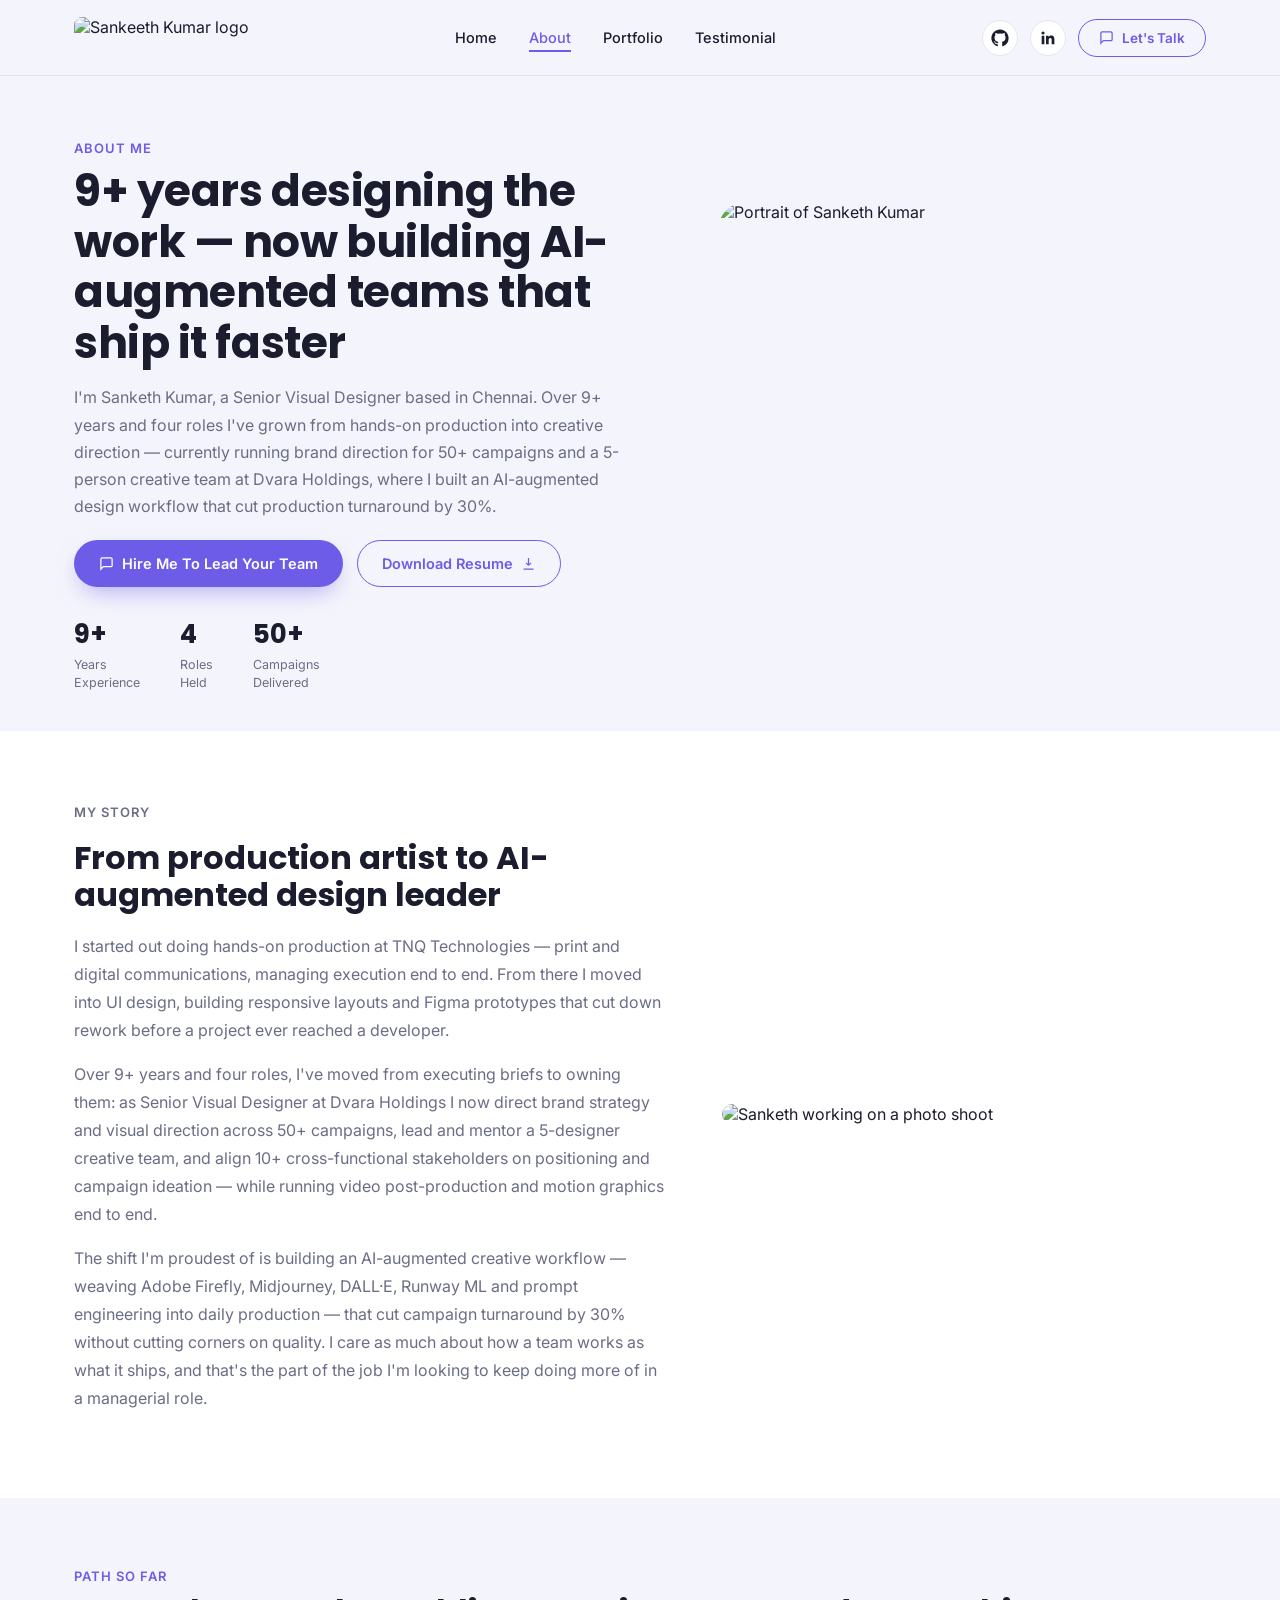
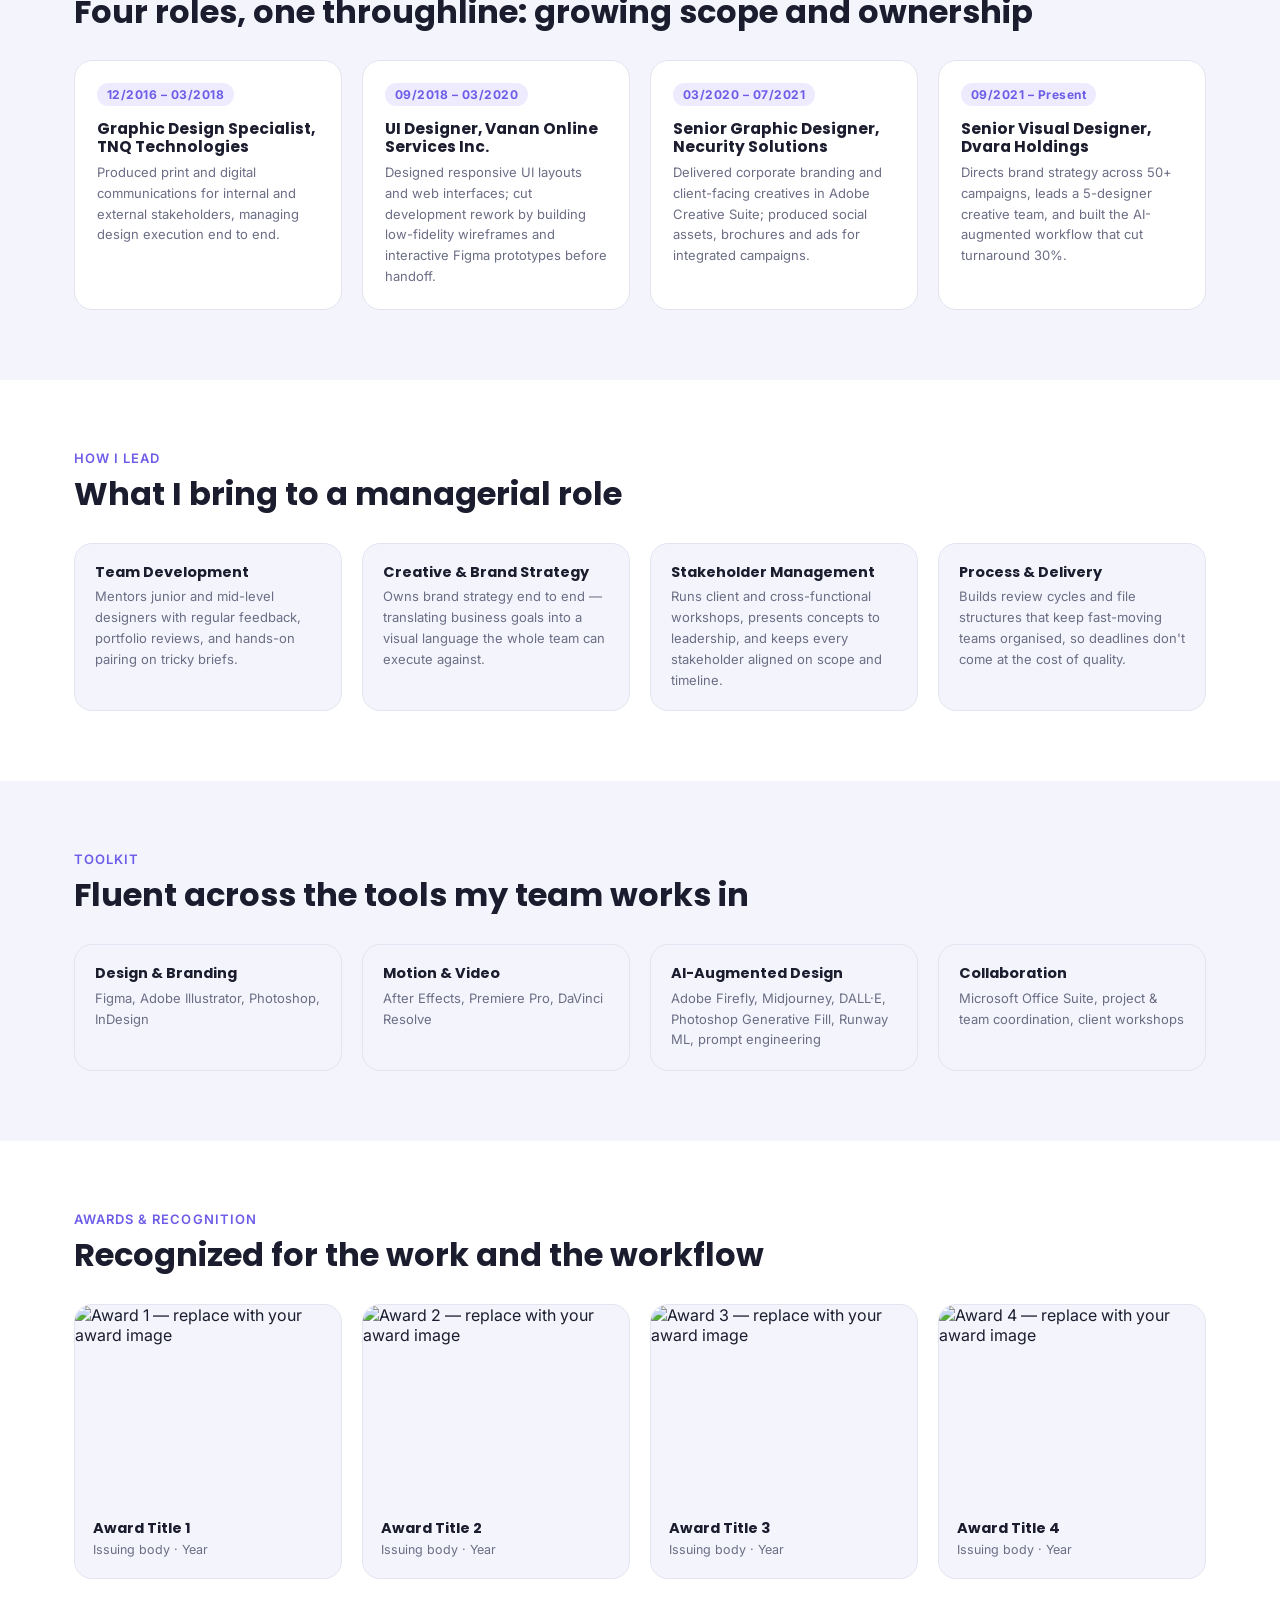
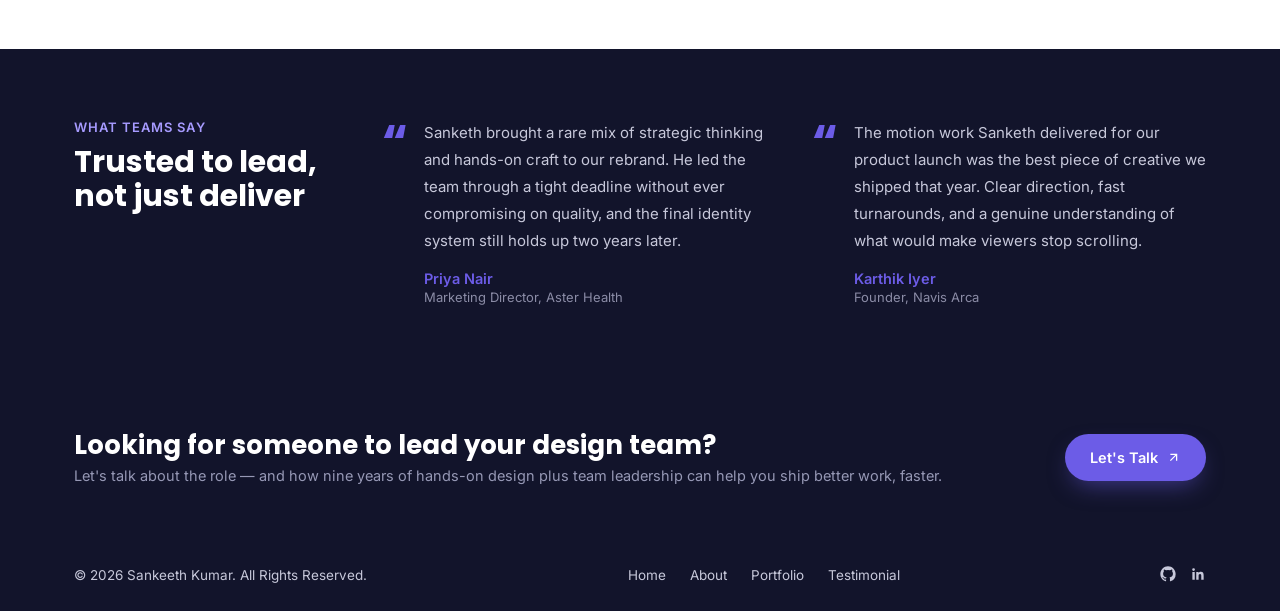
==== about.html @ 8e6450f6 "Add files via upload 1st Commit" ====
<!DOCTYPE html>
<html lang="en">
<head>
<meta charset="UTF-8">
<meta name="viewport" content="width=device-width, initial-scale=1.0">
<title>About — Sanketh Kumar | Design Manager</title>
<link rel="preconnect" href="https://fonts.googleapis.com">
<link rel="preconnect" href="https://fonts.gstatic.com" crossorigin>
<link href="https://fonts.googleapis.com/css2?family=Poppins:wght@400;500;600;700;800&family=Inter:wght@400;500;600&display=swap" rel="stylesheet">
<link rel="stylesheet" href="style.css">
<!-- Favicon -->
<link rel="icon" type="image/png" sizes="32x32" href="favicon-32x32.png">
<link rel="icon" type="image/png" sizes="16x16" href="favicon-16x16.png">
<link rel="shortcut icon" href="favicon.ico">
<link rel="apple-touch-icon" sizes="180x180" href="apple-touch-icon.png">
</head>
<body>

<!-- ============ HEADER ============ -->
<header class="site-header" id="header">
  <div class="container header-inner">
    <a href="index.html#top" class="logo">
      <img src="images/Asset 5.png" alt="Sankeeth Kumar logo">
    </a>

    <nav class="nav" id="nav">
      <a href="index.html#top">Home</a>
      <a href="index.html#about" class="is-current">About</a>
      <a href="portfolio.html">Portfolio</a>
      <a href="index.html#testimonial">Testimonial</a>
    </nav>

    <div class="header-actions">
      <a href="#" class="icon-btn" aria-label="GitHub">
        <svg viewBox="0 0 24 24" width="18" height="18" fill="currentColor"><path d="M12 .5C5.73.5.5 5.73.5 12c0 5.08 3.29 9.39 7.86 10.91.58.1.79-.25.79-.56 0-.28-.01-1.02-.02-2-3.2.7-3.88-1.54-3.88-1.54-.53-1.34-1.29-1.7-1.29-1.7-1.05-.72.08-.71.08-.71 1.17.08 1.78 1.2 1.78 1.2 1.03 1.77 2.71 1.26 3.37.96.1-.75.4-1.26.73-1.55-2.55-.29-5.24-1.28-5.24-5.68 0-1.26.45-2.28 1.19-3.08-.12-.29-.52-1.46.11-3.05 0 0 .97-.31 3.18 1.18a11 11 0 0 1 5.79 0c2.2-1.49 3.17-1.18 3.17-1.18.64 1.59.24 2.76.12 3.05.74.8 1.18 1.82 1.18 3.08 0 4.41-2.69 5.38-5.25 5.67.41.36.78 1.07.78 2.16 0 1.56-.02 2.81-.02 3.19 0 .32.21.67.8.56A11.51 11.51 0 0 0 23.5 12C23.5 5.73 18.27.5 12 .5Z"/></svg>
      </a>
      <a href="#" class="icon-btn" aria-label="LinkedIn">
        <svg viewBox="0 0 24 24" width="18" height="18" fill="currentColor"><path d="M20.45 20.45h-3.55v-5.57c0-1.33-.02-3.04-1.85-3.04-1.86 0-2.14 1.45-2.14 2.94v5.67H9.36V9h3.41v1.56h.05c.48-.9 1.64-1.85 3.38-1.85 3.61 0 4.28 2.38 4.28 5.47v6.27ZM5.34 7.43a2.06 2.06 0 1 1 0-4.12 2.06 2.06 0 0 1 0 4.12ZM7.12 20.45H3.56V9h3.56v11.45Z"/></svg>
      </a>
      <a href="index.html#contact" class="btn btn-outline btn-sm">
        <svg viewBox="0 0 24 24" width="15" height="15" fill="none" stroke="currentColor" stroke-width="2"><path d="M4 4h16v16H4z" opacity="0"/><path d="M21 15a2 2 0 0 1-2 2H7l-4 4V5a2 2 0 0 1 2-2h14a2 2 0 0 1 2 2z"/></svg>
        Let's Talk
      </a>
    </div>

    <button class="menu-toggle" id="menuToggle" aria-label="Toggle menu">
      <span></span><span></span><span></span>
    </button>
  </div>
</header>

<main>
  <!-- ============ PAGE HERO ============ -->
  <section class="page-hero page-hero--about">
    <div class="container about-hero-inner">
      <div>
        <p class="eyebrow">About Me</p>
        <h1>9+ years designing the work — now building AI-augmented teams that ship it faster</h1>
        <p class="page-hero-desc">I'm Sanketh Kumar, a Senior Visual Designer based in Chennai. Over 9+ years and four roles I've grown from hands-on production into creative direction — currently running brand direction for 50+ campaigns and a 5-person creative team at Dvara Holdings, where I built an AI-augmented design workflow that cut production turnaround by 30%.</p>
        <br>
        <div class="hero-actions">
          <a href="index.html#contact" class="btn btn-primary">
            <svg viewBox="0 0 24 24" width="15" height="15" fill="none" stroke="currentColor" stroke-width="2"><path d="M21 15a2 2 0 0 1-2 2H7l-4 4V5a2 2 0 0 1 2-2h14a2 2 0 0 1 2 2z"/></svg>
            Hire Me To Lead Your Team
          </a>
          <a href="resume.pdf" class="btn btn-outline" download="Sanketh_Kumar_Resume.pdf">
            Download Resume
            <svg viewBox="0 0 24 24" width="15" height="15" fill="none" stroke="currentColor" stroke-width="2"><path d="M12 3v12m0 0-4-4m4 4 4-4M4 21h16"/></svg>
          </a>
        </div>

        <div class="about-stats-row">
          <div class="stat">
            <span class="stat-number">9+</span>
            <span class="stat-label">Years<br>Experience</span>
          </div>
          <div class="stat">
            <span class="stat-number">4</span>
            <span class="stat-label">Roles<br>Held</span>
          </div>
          <div class="stat">
            <span class="stat-number">50+</span>
            <span class="stat-label">Campaigns<br>Delivered</span>
          </div>
        </div>
      </div>
      <img class="about-hero-photo" src="images/17566588839501.jpg" alt="Portrait of Sanketh Kumar">
    </div>
  </section>

  <!-- ============ STORY ============ -->
  <section class="about-page-section">
    <div class="container about-story">
      <div class="about-story-copy">
        <p class="eyebrow">My Story</p>
        <h2>From production artist to AI-augmented design leader</h2>
        <p>I started out doing hands-on production at TNQ Technologies — print and digital communications, managing execution end to end. From there I moved into UI design, building responsive layouts and Figma prototypes that cut down rework before a project ever reached a developer.</p>
        <p>Over 9+ years and four roles, I've moved from executing briefs to owning them: as Senior Visual Designer at Dvara Holdings I now direct brand strategy and visual direction across 50+ campaigns, lead and mentor a 5-designer creative team, and align 10+ cross-functional stakeholders on positioning and campaign ideation — while running video post-production and motion graphics end to end.</p>
        <p>The shift I'm proudest of is building an AI-augmented creative workflow — weaving Adobe Firefly, Midjourney, DALL·E, Runway ML and prompt engineering into daily production — that cut campaign turnaround by 30% without cutting corners on quality. I care as much about how a team works as what it ships, and that's the part of the job I'm looking to keep doing more of in a managerial role.</p>
      </div>
      <img class="about-story-photo" src="images/1756658880223.jpeg" alt="Sanketh working on a photo shoot">
    </div>
  </section>

  <!-- ============ TIMELINE ============ -->
  <section class="about-page-section about-timeline-section">
    <div class="container">
      <p class="eyebrow">Path So Far</p>
      <h2>Four roles, one throughline: growing scope and ownership</h2>

      <ol class="timeline">
        <li class="timeline-item">
          <span class="timeline-year">12/2016 – 03/2018</span>
          <div>
            <h3>Graphic Design Specialist, TNQ Technologies</h3>
            <p>Produced print and digital communications for internal and external stakeholders, managing design execution end to end.</p>
          </div>
        </li>
        <li class="timeline-item">
          <span class="timeline-year">09/2018 – 03/2020</span>
          <div>
            <h3>UI Designer, Vanan Online Services Inc.</h3>
            <p>Designed responsive UI layouts and web interfaces; cut development rework by building low-fidelity wireframes and interactive Figma prototypes before handoff.</p>
          </div>
        </li>
        <li class="timeline-item">
          <span class="timeline-year">03/2020 – 07/2021</span>
          <div>
            <h3>Senior Graphic Designer, Necurity Solutions</h3>
            <p>Delivered corporate branding and client-facing creatives in Adobe Creative Suite; produced social assets, brochures and ads for integrated campaigns.</p>
          </div>
        </li>
        <li class="timeline-item">
          <span class="timeline-year">09/2021 – Present</span>
          <div>
            <h3>Senior Visual Designer, Dvara Holdings</h3>
            <p>Directs brand strategy across 50+ campaigns, leads a 5-designer creative team, and built the AI-augmented workflow that cut turnaround 30%.</p>
          </div>
        </li>
      </ol>
    </div>
  </section>

  <!-- ============ LEADERSHIP APPROACH ============ -->
  <section class="about-page-section">
    <div class="container">
      <p class="eyebrow">How I Lead</p>
      <h2>What I bring to a managerial role</h2>
      <div class="tool-grid">
        <div class="tool-card"><h3>Team Development</h3><p>Mentors junior and mid-level designers with regular feedback, portfolio reviews, and hands-on pairing on tricky briefs.</p></div>
        <div class="tool-card"><h3>Creative &amp; Brand Strategy</h3><p>Owns brand strategy end to end — translating business goals into a visual language the whole team can execute against.</p></div>
        <div class="tool-card"><h3>Stakeholder Management</h3><p>Runs client and cross-functional workshops, presents concepts to leadership, and keeps every stakeholder aligned on scope and timeline.</p></div>
        <div class="tool-card"><h3>Process &amp; Delivery</h3><p>Builds review cycles and file structures that keep fast-moving teams organised, so deadlines don't come at the cost of quality.</p></div>
      </div>
    </div>
  </section>

  <!-- ============ TOOLKIT ============ -->
  <section class="about-page-section">
    <div class="container">
      <p class="eyebrow">Toolkit</p>
      <h2>Fluent across the tools my team works in</h2>
      <div class="tool-grid">
        <div class="tool-card"><h3>Design &amp; Branding</h3><p>Figma, Adobe Illustrator, Photoshop, InDesign</p></div>
        <div class="tool-card"><h3>Motion &amp; Video</h3><p>After Effects, Premiere Pro, DaVinci Resolve</p></div>
        <div class="tool-card"><h3>AI-Augmented Design</h3><p>Adobe Firefly, Midjourney, DALL·E, Photoshop Generative Fill, Runway ML, prompt engineering</p></div>
        <div class="tool-card"><h3>Collaboration</h3><p>Microsoft Office Suite, project &amp; team coordination, client workshops</p></div>
      </div>
    </div>
  </section>

  <!-- ============ AWARDS & RECOGNITION ============
       Update the title/description text below to match your real awards.
       Drop the matching image files into images/Awards/ (paths referenced
       below) — until then these will show as broken image placeholders. -->
  <section class="about-page-section">
    <div class="container">
      <p class="eyebrow">Awards &amp; Recognition</p>
      <h2>Recognized for the work and the workflow</h2>
      <div class="awards-grid">
        <div class="award-card">
          <img class="award-card-img" src="images/Awards/Award-1.jpg" alt="Award 1 — replace with your award image">
          <div class="award-card-body">
            <h3>Award Title 1</h3>
            <p>Issuing body &middot; Year</p>
          </div>
        </div>
        <div class="award-card">
          <img class="award-card-img" src="images/Awards/Award-2.jpg" alt="Award 2 — replace with your award image">
          <div class="award-card-body">
            <h3>Award Title 2</h3>
            <p>Issuing body &middot; Year</p>
          </div>
        </div>
        <div class="award-card">
          <img class="award-card-img" src="images/Awards/Award-3.jpg" alt="Award 3 — replace with your award image">
          <div class="award-card-body">
            <h3>Award Title 3</h3>
            <p>Issuing body &middot; Year</p>
          </div>
        </div>
        <div class="award-card">
          <img class="award-card-img" src="images/Awards/Award-4.jpg" alt="Award 4 — replace with your award image">
          <div class="award-card-body">
            <h3>Award Title 4</h3>
            <p>Issuing body &middot; Year</p>
          </div>
        </div>
      </div>
    </div>
  </section>

  <!-- ============ LEADERSHIP, IN OTHERS' WORDS ============ -->
  <section class="testimonial about-lead-quotes">
    <div class="container testimonial-inner">
      <div class="testimonial-col-left">
        <p class="eyebrow">What Teams Say</p>
        <h2>Trusted to lead, not just deliver</h2>
      </div>
      <div class="leadership-quotes-grid">
        <div class="leadership-quote">
          <span class="quote-mark">&ldquo;</span>
          <div>
            <p class="testimonial-text">Sanketh brought a rare mix of strategic thinking and hands-on craft to our rebrand. He led the team through a tight deadline without ever compromising on quality, and the final identity system still holds up two years later.</p>
            <p class="testimonial-name">Priya Nair</p>
            <p class="testimonial-role">Marketing Director, Aster Health</p>
          </div>
        </div>
        <div class="leadership-quote">
          <span class="quote-mark">&ldquo;</span>
          <div>
            <p class="testimonial-text">The motion work Sanketh delivered for our product launch was the best piece of creative we shipped that year. Clear direction, fast turnarounds, and a genuine understanding of what would make viewers stop scrolling.</p>
            <p class="testimonial-name">Karthik Iyer</p>
            <p class="testimonial-role">Founder, Navis Arca</p>
          </div>
        </div>
      </div>
    </div>
  </section>

  <!-- ============ CTA ============ -->
  <section class="cta-strip">
    <div class="container cta-strip-inner">
      <div>
        <h2>Looking for someone to lead your design team?</h2>
        <p>Let's talk about the role — and how nine years of hands-on design plus team leadership can help you ship better work, faster.</p>
      </div>
      <a href="index.html#contact" class="btn btn-primary">
        Let's Talk
        <svg viewBox="0 0 24 24" width="15" height="15" fill="none" stroke="currentColor" stroke-width="2"><path d="M7 17 17 7M7 7h10v10"/></svg>
      </a>
    </div>
  </section>
</main>

<!-- ============ FOOTER ============ -->
<footer class="site-footer">
  <div class="container footer-inner">
    <p>&copy; 2026 Sankeeth Kumar. All Rights Reserved.</p>
    <nav class="footer-nav">
      <a href="index.html#top">Home</a>
      <a href="index.html#about">About</a>
      <a href="portfolio.html">Portfolio</a>
      <a href="index.html#testimonial">Testimonial</a>
    </nav>
    <div class="footer-social">
      <a href="#" aria-label="GitHub">
        <svg viewBox="0 0 24 24" width="16" height="16" fill="currentColor"><path d="M12 .5C5.73.5.5 5.73.5 12c0 5.08 3.29 9.39 7.86 10.91.58.1.79-.25.79-.56 0-.28-.01-1.02-.02-2-3.2.7-3.88-1.54-3.88-1.54-.53-1.34-1.29-1.7-1.29-1.7-1.05-.72.08-.71.08-.71 1.17.08 1.78 1.2 1.78 1.2 1.03 1.77 2.71 1.26 3.37.96.1-.75.4-1.26.73-1.55-2.55-.29-5.24-1.28-5.24-5.68 0-1.26.45-2.28 1.19-3.08-.12-.29-.52-1.46.11-3.05 0 0 .97-.31 3.18 1.18a11 11 0 0 1 5.79 0c2.2-1.49 3.17-1.18 3.17-1.18.64 1.59.24 2.76.12 3.05.74.8 1.18 1.82 1.18 3.08 0 4.41-2.69 5.38-5.25 5.67.41.36.78 1.07.78 2.16 0 1.56-.02 2.81-.02 3.19 0 .32.21.67.8.56A11.51 11.51 0 0 0 23.5 12C23.5 5.73 18.27.5 12 .5Z"/></svg>
      </a>
      <a href="#" aria-label="LinkedIn">
        <svg viewBox="0 0 24 24" width="16" height="16" fill="currentColor"><path d="M20.45 20.45h-3.55v-5.57c0-1.33-.02-3.04-1.85-3.04-1.86 0-2.14 1.45-2.14 2.94v5.67H9.36V9h3.41v1.56h.05c.48-.9 1.64-1.85 3.38-1.85 3.61 0 4.28 2.38 4.28 5.47v6.27ZM5.34 7.43a2.06 2.06 0 1 1 0-4.12 2.06 2.06 0 0 1 0 4.12ZM7.12 20.45H3.56V9h3.56v11.45Z"/></svg>
      </a>
    </div>
  </div>
</footer>

<script src="common.js"></script>
</body>
</html>
---- style.css ----
/* ============================================================
   TOKENS
============================================================ */
:root{
  --color-primary: #6C5CE7;
  --color-primary-dark: #5847d6;
  --color-primary-light: #EDEBFD;
  --color-bg: #F4F5FC;
  --color-surface: #FFFFFF;
  --color-dark: #12142B;
  --color-dark-2: #1B1E3B;
  --color-text: #1B1C2E;
  --color-muted: #6B6D85;
  --color-border: #E3E3F1;

  --accent-blue: #3BA7E0;
  --accent-orange: #F2A93B;
  --accent-red: #E5564C;
  --accent-green: #22B573;

  --font-display: 'Poppins', sans-serif;
  --font-body: 'Inter', sans-serif;

  --radius-sm: 10px;
  --radius-md: 18px;
  --radius-lg: 28px;
  --radius-full: 999px;

  --container: 1180px;
  --header-h: 76px;

  --ease: cubic-bezier(.4,0,.2,1);
}

/* ============================================================
   RESET
============================================================ */
*, *::before, *::after{ box-sizing: border-box; }
html{ scroll-behavior: smooth; scroll-padding-top: calc(var(--header-h) + 12px); }
body{
  margin: 0;
  font-family: var(--font-body);
  color: var(--color-text);
  background: var(--color-bg);
  -webkit-font-smoothing: antialiased;
}
img{ max-width: 100%; display: block; }
a{ color: inherit; text-decoration: none; }
button{ font: inherit; cursor: pointer; }
ul{ list-style: none; margin: 0; padding: 0; }
h1,h2,h3{ font-family: var(--font-display); margin: 0; line-height: 1.15; }
p{ margin: 0; }

.container{
  width: 100%;
  max-width: var(--container);
  margin-inline: auto;
  padding-inline: 24px;
}

.eyebrow{
  font-size: 13px;
  font-weight: 600;
  letter-spacing: .08em;
  text-transform: uppercase;
  color: var(--color-primary);
  margin-bottom: 10px;
}

@media (prefers-reduced-motion: reduce){
  *{ animation-duration: 0.001ms !important; animation-iteration-count: 1 !important; transition-duration: 0.001ms !important; scroll-behavior: auto !important; }
}

/* ============================================================
   BUTTONS
============================================================ */
.btn{
  display: inline-flex;
  align-items: center;
  gap: 8px;
  padding: 14px 24px;
  border-radius: var(--radius-full);
  font-weight: 600;
  font-size: 14.5px;
  border: 1.5px solid transparent;
  transition: transform .2s var(--ease), box-shadow .2s var(--ease), background-color .2s var(--ease), color .2s var(--ease);
  white-space: nowrap;
}
.btn:hover{ transform: translateY(-2px); }
.btn:active{ transform: translateY(0); }
.btn:focus-visible{ outline: 3px solid var(--color-primary-light); outline-offset: 2px; }

.btn-primary{
  background: var(--color-primary);
  color: #fff;
  box-shadow: 0 10px 24px -8px rgba(108,92,231,.55);
}
.btn-primary:hover{ background: var(--color-primary-dark); box-shadow: 0 14px 28px -8px rgba(108,92,231,.65); }

.btn-outline{
  background: transparent;
  color: var(--color-primary);
  border-color: var(--color-primary);
}
.btn-outline:hover{ background: var(--color-primary); color: #fff; }

.btn-sm{ padding: 10px 20px; font-size: 13.5px; }

/* ============================================================
   HEADER
============================================================ */
.site-header{
  position: sticky;
  top: 0;
  z-index: 100;
  height: var(--header-h);
  display: flex;
  align-items: center;
  background: rgba(244,245,252,.82);
  backdrop-filter: blur(10px);
  border-bottom: 1px solid var(--color-border);
}
.header-inner{
  display: flex;
  align-items: center;
  justify-content: space-between;
  gap: 24px;
}
.logo{
  display: flex;
  align-items: center;

}
.logo img{
  height: 42px;
  width: auto;
  display: block;
  border-radius: 8px;
}
.nav{
  display: flex;
  gap: 32px;
  font-weight: 500;
  font-size: 14.5px;
}
.nav a{ position: relative; color: var(--color-text); padding: 6px 0; }
.nav a::after{
  content: '';
  position: absolute; left: 0; bottom: 0;
  width: 0; height: 2px;
  background: var(--color-primary);
  transition: width .25s var(--ease);
}
.nav a:hover::after{ width: 100%; }
.nav a.is-current{ color: var(--color-primary); }
.nav a.is-current::after{ width: 100%; }

.header-actions{ display: flex; align-items: center; gap: 12px; }
.icon-btn{
  width: 36px; height: 36px;
  border-radius: 50%;
  display: grid; place-items: center;
  background: var(--color-surface);
  border: 1px solid var(--color-border);
  color: var(--color-text);
  transition: background .2s var(--ease), color .2s var(--ease), transform .2s var(--ease);
}
.icon-btn:hover{ background: var(--color-primary); color: #fff; transform: translateY(-2px); }

.menu-toggle{
  display: none;
  flex-direction: column;
  justify-content: center;
  gap: 5px;
  width: 36px; height: 36px;
  background: none; border: none;
}
.menu-toggle span{ display: block; height: 2px; width: 22px; background: var(--color-text); border-radius: 2px; }

/* ============================================================
   HERO
============================================================ */
.hero{ padding: 64px 0 40px; overflow: hidden; }
.hero-inner{
  display: grid;
  grid-template-columns: 1.1fr .9fr 220px;
  align-items: center;
  gap: 24px;
}
h1 {
  font-weight: 700; /* Bold for the main heading */
}

.light-text {
  font-weight: 300; /* Light */
}
.hero-copy h1{
  font-size: clamp(32px, 4vw, 46px);
  font-weight: 700;
  margin-bottom: 18px;
  letter-spacing: -.01em;
}
.hero-desc{
  color: var(--color-muted);
  font-size: 16px;
  line-height: 1.7;
  max-width: 440px;
  margin-bottom: 30px;
}
.hero-actions{ display: flex; gap: 14px; flex-wrap: wrap; }

.hero-figure{
  position: relative;
  justify-self: center;
  width: 100%;
  max-width: 420px;
  aspect-ratio: 4/5;
  transform: translateX(60px);
}
.hero-photo{
  width: 100%;
  height: 100%;
  object-fit: cover;
 
 
}

.hero-stats{
  display: flex;
  flex-direction: column;
  gap: 26px;
  justify-self: end;
  padding-left: 8px;
}
.stat{ text-align: right; }
.stat-number{
  display: block;
  font-family: var(--font-display);
  font-size: 30px;
  font-weight: 700;
  color: var(--color-text);
}
.stat-label{
  display: block;
  font-size: 12.5px;
  color: var(--color-muted);
  line-height: 1.4;
  margin-top: 2px;
}
/* ============================================================
   MARQUEE STRAPS
============================================================ */
.straps{
  padding: 36px 0;
  display: flex;
  flex-direction: column;
  gap: 14px;
}
.strap-row{
  overflow: hidden;
  width: 100%;
  -webkit-mask-image: linear-gradient(90deg, transparent, #000 6%, #000 94%, transparent);
  mask-image: linear-gradient(90deg, transparent, #000 6%, #000 94%, transparent);
}
.strap-track{
  display: flex;
  gap: 16px;
  width: max-content;
  will-change: transform;
}
.strap-row--left .strap-track{ animation: scrollLeft 38s linear infinite; }
.strap-row--right .strap-track{ animation: scrollRight 38s linear infinite; }
.strap-row:hover .strap-track{ animation-play-state: paused; }

@keyframes scrollLeft{
  from{ transform: translateX(0); }
  to{ transform: translateX(-50%); }
}
@keyframes scrollRight{
  from{ transform: translateX(-50%); }
  to{ transform: translateX(0); }
}

.strap-item{
  flex: 0 0 auto;
  width: 160px;
  aspect-ratio: 1 / 1;
  border-radius: var(--radius-md);
  overflow: hidden;
  background: var(--color-surface);
  border: 1px solid var(--color-border);
}
.strap-item img{ width: 100%; height: 100%; object-fit: cover; }

/* ============================================================
   ABOUT
============================================================ */
.about{ padding: 90px 0 40px; }
.about-inner{
  display: grid;
  grid-template-columns: 1fr 1fr;
  gap: 60px;
  align-items: center;
  margin-bottom: 90px;
}
.about-copy h2{ font-size: clamp(26px, 3vw, 34px); margin-bottom: 18px; }
.about-desc{ color: var(--color-muted); line-height: 1.75; margin-bottom: 28px; }

.about-figure{ position: relative; }
.about-figure img{ border-radius: var(--radius-lg); width: 100%; }
.about-card{
  position: absolute;
  bottom: -28px;
  left: -12px;
  background: #fff;
  border-radius: var(--radius-md);
  padding: 16px 20px;
  box-shadow: 0 20px 40px -16px rgba(20,20,60,.25);
  display: flex;
  flex-direction: column;
  gap: 8px;
  font-size: 13px;
  font-weight: 500;
}
.about-card p{ display: flex; align-items: center; gap: 8px; color: var(--color-text); }
.about-card svg{ color: var(--color-primary); flex-shrink: 0; }

.skills-grid{
  display: grid;
  grid-template-columns: 1fr 1fr;
  gap: 60px;
  align-items: start;
}
.skills-col{ display: flex; flex-direction: column; gap: 16px; }
.skill-card{
  display: flex;
  align-items: center;
  gap: 14px;
  background: var(--color-surface);
  border: 1.5px solid var(--color-border);
  border-radius: var(--radius-md);
  padding: 18px 20px;
  transition: border-color .2s var(--ease), transform .2s var(--ease), box-shadow .2s var(--ease);
}
.skill-card:hover{
  border-color: var(--color-primary);
  transform: translateX(4px);
  box-shadow: 0 14px 30px -18px rgba(108,92,231,.5);
}
.skill-card h3{ font-size: 15px; margin-bottom: 3px; }
.skill-card p{ font-size: 13px; color: var(--color-muted); }
.skill-card .chev{ margin-left: auto; color: var(--color-muted); flex-shrink: 0; }
.dot{ width: 12px; height: 12px; border-radius: 50%; flex-shrink: 0; }
.dot-blue{ background: var(--accent-blue); box-shadow: 0 0 0 5px color-mix(in srgb, var(--accent-blue) 18%, transparent); }
.dot-orange{ background: var(--accent-orange); box-shadow: 0 0 0 5px color-mix(in srgb, var(--accent-orange) 18%, transparent); }
.dot-red{ background: var(--accent-red); box-shadow: 0 0 0 5px color-mix(in srgb, var(--accent-red) 18%, transparent); }

.bring-col h2{ font-size: clamp(24px, 3vw, 30px); margin-bottom: 18px; }
.bring-col p{ color: var(--color-muted); line-height: 1.75; margin-bottom: 16px; }

/* ============================================================
   LEADERSHIP / TEAM CAPABILITY
============================================================ */
.capability{ padding: 20px 0 70px; }
.capability-head{ text-align: center; max-width: 640px; margin: 0 auto 44px; }
.capability-head .eyebrow{ justify-content: center; }
.capability-head h2{ font-size: clamp(24px, 3vw, 32px); margin-bottom: 12px; }
.capability-desc{ color: var(--color-muted); font-size: 15px; }

.capability-grid{
  display: grid;
  grid-template-columns: repeat(5, 1fr);
}
.capability-item{
  text-align: center;
  padding: 4px 20px;
  border-left: 1px solid var(--color-border);
}
.capability-item:first-child{ border-left: none; }
.capability-icon{
  width: 52px; height: 52px;
  margin: 0 auto 16px;
  display: grid;
  place-items: center;
  border-radius: var(--radius-full);
  background: var(--color-primary-light);
  color: var(--color-primary);
}
.capability-item h4{ font-family: var(--font-display); font-size: 14.5px; font-weight: 600; margin-bottom: 8px; line-height: 1.35; }
.capability-item p{ font-size: 12.5px; color: var(--color-muted); line-height: 1.6; }

/* ============================================================
   AI SKILLS & TOOLS
============================================================ */
.ai-skills{ padding: 90px 0 70px; }
.ai-skills-head{ text-align: center; max-width: 720px; margin: 0 auto 56px; }
.ai-skills-head .eyebrow{ justify-content: center; }
.ai-skills-head h2{ font-size: clamp(26px, 3.4vw, 38px); margin-bottom: 16px; }
.ai-skills-desc{ color: var(--color-muted); font-size: 16px; line-height: 1.7; }

.ai-skills-grid{
  display: grid;
  grid-template-columns: repeat(3, 1fr);
  gap: 24px;
  align-items: start;
}
.ai-skills-col{
  background: var(--color-surface);
  border: 1.5px solid var(--color-border);
  border-radius: var(--radius-lg);
  padding: 26px;
  transition: transform .25s var(--ease), box-shadow .25s var(--ease);
}
.ai-skills-col:hover{
  transform: scale(1.035);
  box-shadow: 0 22px 40px -20px rgba(20,20,60,.28);
}
.ai-skills-col--purple{ background: #f1f0fd; }
.ai-skills-col--blue{ background: #f0f4ff; }
.ai-skills-col--green{ background: #eff5f7; }
.ai-skills-col--purple .ai-skills-col-head h3{ color: #523cf6; }
.ai-skills-col--blue .ai-skills-col-head h3{ color: #267efe; }
.ai-skills-col--green .ai-skills-col-head h3{ color: #088d46; }
.ai-skills-col-head{
  display: flex;
  gap: 14px;
  align-items: flex-start;
  padding-bottom: 20px;
  margin-bottom: 20px;
  border-bottom: 1px solid var(--color-border);
}
.ai-skills-col-icon{
  flex-shrink: 0;
  width: 44px; height: 44px;
  border-radius: var(--radius-sm);
  display: grid;
  place-items: center;
}
.ai-skills-col-icon--purple{ background: var(--color-primary-light); color: var(--color-primary); }
.ai-skills-col-icon--blue{ background: color-mix(in srgb, var(--accent-blue) 16%, white); color: var(--accent-blue); }
.ai-skills-col-icon--green{ background: color-mix(in srgb, var(--accent-green) 16%, white); color: var(--accent-green); }
.ai-skills-col-head h3{ font-size: 16.5px; margin-bottom: 6px; }
.ai-skills-col-head p{ font-size: 13px; color: var(--color-muted); line-height: 1.6; }

.ai-tool-list{ display: flex; flex-direction: column; gap: 16px; }
.ai-tool-item{ display: flex; gap: 12px; align-items: center; }
.ai-tool-icon{
  flex-shrink: 0;
  width: 42px; height: 42px;
  display: grid;
  place-items: center;
  overflow: hidden;
}
.ai-tool-icon img{ width: 100%; height: 100%; object-fit: contain; }
.ai-tool-item h4{ font-family: var(--font-display); font-size: 14px; font-weight: 600; margin-bottom: 2px; line-height: 1.3; }
.ai-tool-item p{ font-size: 12.5px; color: var(--color-muted); line-height: 1.5; }

/* ============================================================
   DESIGN TOOLS
============================================================ */
.design-tools{ padding: 20px 0 90px; }
.design-tools-head{ text-align: center; max-width: 640px; margin: 0 auto 40px; }
.design-tools-head .eyebrow{ justify-content: center; }
.design-tools-head h2{ font-size: clamp(24px, 3vw, 32px); margin-bottom: 12px; }
.design-tools-desc{ color: var(--color-muted); font-size: 15px; }

.design-tools-grid{
  display: grid;
  grid-template-columns: repeat(11, 1fr);
  gap: 14px;
}
.design-tool-card{
  background: var(--color-surface);
  border: 1.5px solid var(--color-border);
  border-radius: var(--radius-md);
  padding: 20px 8px;
  display: flex;
  flex-direction: column;
  align-items: center;
  gap: 12px;
  text-align: center;
  transition: transform .2s var(--ease), box-shadow .2s var(--ease), border-color .2s var(--ease);
}
.design-tool-card:hover{ transform: translateY(-4px); box-shadow: 0 16px 30px -18px rgba(20,20,60,.3); border-color: var(--color-primary); }
.design-tool-card p{ font-size: 11.5px; font-weight: 500; color: var(--color-text); line-height: 1.4; }
.design-tool-icon{
  width: 48px; height: 48px;
  display: grid;
  place-items: center;
  overflow: hidden;
  flex-shrink: 0;
}
.design-tool-icon img{ width: 100%; height: 100%; object-fit: contain; }

/* ============================================================
   WEB TECHNOLOGIES
============================================================ */
.web-tech{ padding: 20px 0 90px; }
.web-tech-head{ text-align: center; max-width: 640px; margin: 0 auto 40px; }
.web-tech-head .eyebrow{ justify-content: center; }
.web-tech-head h2{ font-size: clamp(24px, 3vw, 32px); margin-bottom: 12px; }
.web-tech-desc{ color: var(--color-muted); font-size: 15px; }

.web-tech-panel{
  display: grid;
  grid-template-columns: repeat(4, 1fr);
  border: 1.5px solid var(--color-border);
  border-radius: var(--radius-lg);
  background: var(--color-surface);
  padding: 30px 26px;
}
.web-tech-item{
  display: flex;
  align-items: center;
  gap: 14px;
  padding: 0 22px;
  border-left: 1px solid var(--color-border);
}
.web-tech-item:first-child{ border-left: none; padding-left: 0; }
.web-tech-icon{
  flex-shrink: 0;
  width: 40px; height: 40px;
  display: grid;
  place-items: center;
  overflow: hidden;
}
.web-tech-icon img{ width: 100%; height: 100%; object-fit: contain; }
.web-tech-item h4{ font-family: var(--font-display); font-size: 14.5px; font-weight: 600; margin-bottom: 4px; line-height: 1.3; }
.web-tech-item p{ font-size: 12px; color: var(--color-muted); line-height: 1.5; }

/* ============================================================
   PORTFOLIO
============================================================ */
.portfolio{ padding: 90px 0; }
.portfolio-head{
  display: flex;
  justify-content: space-between;
  align-items: flex-end;
  gap: 24px;
  flex-wrap: wrap;
  margin-bottom: 40px;
}
.portfolio-head h2{ font-size: clamp(26px, 3vw, 34px); }
.filters{ display: flex; gap: 8px; flex-wrap: wrap; }
.filter-btn{
  padding: 9px 18px;
  border-radius: var(--radius-full);
  border: 1.5px solid var(--color-border);
  background: var(--color-surface);
  font-size: 13.5px;
  font-weight: 500;
  color: var(--color-muted);
  transition: all .2s var(--ease);
}
.filter-btn:hover{ border-color: var(--color-primary); color: var(--color-primary); }
.filter-btn.is-active{ background: var(--color-primary); border-color: var(--color-primary); color: #fff; }

.portfolio-grid{
  display: grid;
  grid-template-columns: repeat(4, 1fr);
  gap: 24px;
}
.project-card{
  display: block;
  border-radius: var(--radius-lg);
  overflow: hidden;
  background: var(--color-surface);
  border: 1px solid var(--color-border);
  cursor: pointer;
  transition: transform .3s var(--ease), box-shadow .3s var(--ease), opacity .25s var(--ease);
}
.project-card:hover{ transform: translateY(-6px); box-shadow: 0 24px 40px -20px rgba(20,20,60,.3); }
.project-card:focus-visible{ outline: 2px solid var(--color-primary); outline-offset: 3px; }
.project-thumb-wrap{ position: relative; }
.project-thumb{
  aspect-ratio: 4/3.2;
  width: 100%;
  object-fit: cover;
  background: var(--color-dark-2);
  display: block;
}
.project-play{
  position: absolute;
  inset: 0;
  display: flex;
  align-items: center;
  justify-content: center;
}
.project-play svg{
  width: 54px;
  height: 54px;
  padding: 16px;
  border-radius: 50%;
  background: rgba(255,255,255,.92);
  color: var(--color-primary);
  box-shadow: 0 10px 24px -8px rgba(20,20,60,.45);
  transition: transform .25s var(--ease);
}
.project-card:hover .project-play svg{ transform: scale(1.08); }
.project-tool-badges{
  position: absolute;
  top: 10px;
  right: 10px;
  z-index: 2;
  display: flex;
  flex-direction: column;
  align-items: flex-end;
  gap: 6px;
}
.project-tool-badge{
  min-width: 28px;
  height: 26px;
  padding: 0 7px;
  display: flex;
  align-items: center;
  justify-content: center;
  border-radius: 7px;
  font-family: var(--font-display);
  font-size: 11.5px;
  font-weight: 700;
  letter-spacing: .01em;
  box-shadow: 0 6px 14px -4px rgba(0,0,0,.5);
}
.project-meta{ padding: 16px 18px 20px; }
.project-meta h3{ font-size: 15px; margin-bottom: 4px; }
.project-meta p{ font-size: 12.5px; color: var(--color-muted); }
.project-card.is-hidden{ display: none; }

.view-all{ text-align: center; margin-top: 44px; }

/* ============================================================
   TESTIMONIAL
============================================================ */
.testimonial{
  background: var(--color-dark);
  color: #fff;
  padding: 70px 0;
  margin: 0;
}
.testimonial-inner{
  display: grid;
  grid-template-columns: 260px 1fr;
  gap: 48px;
}

.testimonial-col-left{ display: flex; flex-direction: column; }
.testimonial-col-left h2{ font-size: clamp(24px, 3vw, 30px); color: #fff; margin-bottom: 28px; }
.testimonial-col-left .eyebrow{ color: #A79BFF; }

.testimonial-col-right{
  display: flex;
  gap: 18px;
  align-items: flex-start;
}
.quote-mark{
  font-family: var(--font-display);
  font-size: 72px;
  line-height: .7;
  color: var(--color-primary);
  font-weight: 700;
  flex-shrink: 0;
  margin-top: 6px;
}

.testimonial-body{
  display: flex;
  gap: 20px;
  align-items: flex-start;
  flex: 1;
}
.testimonial-text{
  font-size: 16.5px;
  line-height: 1.8;
  color: #C7C8DA;
  margin-bottom: 16px;
  min-height: 96px;
  transition: opacity .3s var(--ease);
}
.testimonial-name{ font-weight: 600; color: var(--color-primary); font-size: 14.5px; }
.testimonial-role{ font-size: 13px; color: #8B8CA6; margin-top: 2px; }

.testimonial-dots{ display: flex; gap: 8px; margin-top: auto; padding-top: 24px; }
.testimonial-dots button{
  width: 8px; height: 8px;
  border-radius: 50%;
  border: none;
  background: #3B3D5C;
  transition: all .25s var(--ease);
}
.testimonial-dots button.is-active{ background: var(--color-primary); width: 22px; border-radius: 4px; }

/* ============================================================
   CONTACT
============================================================ */
.contact{ padding: 90px 0; }
.contact-inner{
  display: grid;
  grid-template-columns: .85fr 1.15fr;
  gap: 60px;
}
.contact-copy h2{ font-size: clamp(26px, 3vw, 34px); margin-bottom: 14px; }
.contact-copy > p{ color: var(--color-muted); line-height: 1.7; margin-bottom: 28px; max-width: 380px; }
.contact-list{ display: flex; flex-direction: column; gap: 16px; }
.contact-list li{
  display: flex; align-items: center; gap: 12px;
  font-size: 14.5px; font-weight: 500;
  color: var(--color-text);
}
.contact-list svg{ color: var(--color-primary); flex-shrink: 0; }

.contact-form{
  background: var(--color-surface);
  border: 1px solid var(--color-border);
  border-radius: var(--radius-lg);
  padding: 32px;
  display: flex;
  flex-direction: column;
  gap: 16px;
}
.form-row{ display: grid; grid-template-columns: 1fr 1fr; gap: 16px; }
.field{ display: flex; flex-direction: column; gap: 6px; }
.field input, .field textarea{
  width: 100%;
  border: 1.5px solid var(--color-border);
  background: var(--color-bg);
  border-radius: var(--radius-sm);
  padding: 13px 16px;
  font: inherit;
  font-size: 14px;
  color: var(--color-text);
  resize: vertical;
  transition: border-color .2s var(--ease), box-shadow .2s var(--ease);
}
.field input::placeholder, .field textarea::placeholder{ color: #9B9CB5; }
.field input:focus, .field textarea:focus{
  outline: none;
  border-color: var(--color-primary);
  box-shadow: 0 0 0 4px var(--color-primary-light);
}
.field input.is-invalid, .field textarea.is-invalid{ border-color: var(--accent-red); }
.field-error{ font-size: 12px; color: var(--accent-red); min-height: 14px; }

.contact-form .btn{ align-self: flex-start; margin-top: 4px; }
.contact-form .btn[disabled]{ opacity: .7; cursor: default; transform: none; }
.form-status{ font-size: 13.5px; font-weight: 500; min-height: 18px; }
.form-status.is-success{ color: #1E9E5A; }
.form-status.is-error{ color: var(--accent-red); }

/* ============================================================
   FOOTER
============================================================ */
.site-footer{ background: var(--color-dark); color: #C7C8DA; padding: 26px 0; }
.footer-inner{
  display: flex;
  align-items: center;
  justify-content: space-between;
  gap: 16px;
  flex-wrap: wrap;
  font-size: 13.5px;
}
.footer-nav{ display: flex; gap: 24px; }
.footer-nav a:hover{ color: #fff; }
.footer-social{ display: flex; gap: 14px; }
.footer-social a{ color: #C7C8DA; transition: color .2s var(--ease); }
.footer-social a:hover{ color: var(--color-primary); }

/* ============================================================
   PAGE HERO (Portfolio / About landing pages)
============================================================ */
.page-hero{
  padding: 64px 0 40px;
  text-align: left;
}
.page-hero h1{
  font-size: clamp(30px, 4vw, 44px);
  font-weight: 700;
  max-width: 760px;
  margin: 10px 0 16px;
  letter-spacing: -.01em;
}
.page-hero-desc{
  color: var(--color-muted);
  font-size: 16px;
  line-height: 1.7;
  max-width: 560px;
}

.page-hero--about .about-hero-inner{
  display: grid;
  grid-template-columns: 1.1fr .9fr;
  gap: 48px;
  align-items: center;
}
.about-hero-photo{
  width: 100%;
  border-radius: var(--radius-lg);
  aspect-ratio: 4/3.5;
  object-fit: cover;
}

.portfolio--page{ padding-top: 20px; }
.portfolio-head--page{ margin-bottom: 32px; }

/* ============================================================
   ABOUT PAGE SECTIONS
============================================================ */
.about-page-section{ padding: 70px 0; }
.about-page-section:nth-of-type(even){ background: var(--color-surface); }

.about-story{
  display: grid;
  grid-template-columns: 1.1fr .9fr;
  gap: 56px;
  align-items: center;
}
.about-story-copy h2{ font-size: clamp(24px, 3vw, 32px); margin: 10px 0 18px; }
.about-story-copy p{ color: var(--color-muted); line-height: 1.75; margin-bottom: 16px; }
.about-story-photo{ width: 100%; border-radius: var(--radius-lg); object-fit: cover; }

.about-timeline-section h2{ font-size: clamp(24px, 3vw, 32px); margin: 10px 0 36px; }
.timeline{
  list-style: none;
  margin: 0; padding: 0;
  display: grid;
  grid-template-columns: repeat(4, 1fr);
  gap: 20px;
}
.timeline-item{
  background: var(--color-surface);
  border: 1.5px solid var(--color-border);
  border-radius: var(--radius-md);
  padding: 22px;
  position: relative;
}
.timeline-year{
  display: inline-block;
  font-size: 12px;
  font-weight: 700;
  letter-spacing: .04em;
  color: var(--color-primary);
  background: var(--color-primary-light);
  padding: 4px 10px;
  border-radius: var(--radius-full);
  margin-bottom: 14px;
}
.timeline-item h3{ font-size: 15.5px; margin-bottom: 6px; }
.timeline-item p{ font-size: 13px; color: var(--color-muted); line-height: 1.6; }

.about-page-section > .container > h2{ font-size: clamp(24px, 3vw, 32px); margin: 10px 0 30px; }
.tool-grid{
  display: grid;
  grid-template-columns: repeat(4, 1fr);
  gap: 20px;
}
.tool-card{
  background: var(--color-bg);
  border: 1.5px solid var(--color-border);
  border-radius: var(--radius-md);
  padding: 20px;
}
.tool-card h3{ font-size: 14.5px; margin-bottom: 6px; }
.tool-card p{ font-size: 13px; color: var(--color-muted); line-height: 1.6; }

/* ---- About page: Awards & Recognition ---- */
.awards-grid{
  display: grid;
  grid-template-columns: repeat(4, 1fr);
  gap: 20px;
}
.award-card{
  background: var(--color-bg);
  border: 1.5px solid var(--color-border);
  border-radius: var(--radius-md);
  overflow: hidden;
  transition: transform .2s ease, box-shadow .2s ease, border-color .2s ease;
}
.award-card:hover{ transform: translateY(-4px); box-shadow: 0 16px 30px -18px rgba(20,20,60,.3); border-color: var(--color-primary); }
.award-card-img{ width: 100%; aspect-ratio: 4/3; object-fit: cover; display: block; }
.award-card-body{ padding: 16px 18px 18px; }
.award-card-body h3{ font-size: 14.5px; margin-bottom: 4px; }
.award-card-body p{ font-size: 12.5px; color: var(--color-muted); line-height: 1.5; }

/* ---- About page: quick stat row under the hero ---- */
.about-stats-row{
  display: flex;
  gap: 40px;
  margin-top: 28px;
}
.about-stats-row .stat{ text-align: left; }
.about-stats-row .stat-number{ font-size: 26px; }

/* ---- About page: leadership-focused testimonial excerpts ---- */
.about-lead-quotes .testimonial-inner{ grid-template-columns: 260px 1fr; }
.leadership-quotes-grid{
  display: grid;
  grid-template-columns: 1fr 1fr;
  gap: 36px;
}
.leadership-quote{ display: flex; gap: 16px; align-items: flex-start; }
.leadership-quote .quote-mark{ font-size: 48px; }
.leadership-quote .testimonial-text{ font-size: 15px; min-height: 0; }

/* ============================================================
   CTA STRIP (shared: Portfolio + About pages)
============================================================ */
.cta-strip{
  background: var(--color-dark);
  color: #fff;
  padding: 56px 0;
}
.cta-strip-inner{
  display: flex;
  align-items: center;
  justify-content: space-between;
  gap: 24px;
  flex-wrap: wrap;
}
.cta-strip h2{ font-size: clamp(20px, 2.6vw, 26px); color: #fff; margin-bottom: 6px; }
.cta-strip p{ color: #9698B5; font-size: 14.5px; }

/* ============================================================
   LIGHTBOX — "blow up" view for portfolio cards
============================================================ */
body.lightbox-locked{ overflow: hidden; }
.lightbox{
  position: fixed;
  inset: 0;
  z-index: 1000;
  display: none;
  align-items: center;
  justify-content: center;
  padding: 24px;
}
.lightbox.is-open{ display: flex; }
.lightbox-backdrop{
  position: absolute;
  inset: 0;
  background: rgba(12,13,28,.82);
  backdrop-filter: blur(4px);
  opacity: 0;
  transition: opacity .25s var(--ease);
}
.lightbox.is-visible .lightbox-backdrop{ opacity: 1; }
.lightbox-panel{
  position: relative;
  z-index: 1;
  width: 100%;
  max-width: 860px;
  max-height: 88vh;
  background: var(--color-surface);
  border-radius: var(--radius-lg);
  overflow: hidden;
  opacity: 0;
  transform: scale(.88);
  transition: opacity .28s var(--ease), transform .28s var(--ease);
  display: flex;
  flex-direction: column;
}
.lightbox.is-visible .lightbox-panel{ opacity: 1; transform: scale(1); }
.lightbox-close{
  position: absolute;
  top: 14px; right: 14px;
  z-index: 2;
  width: 38px; height: 38px;
  border-radius: 50%;
  background: rgba(20,20,40,.55);
  color: #fff;
  display: grid;
  place-items: center;
  transition: background .2s var(--ease);
}
.lightbox-close:hover{ background: rgba(20,20,40,.8); }
.lightbox-media{
  width: 100%;
  max-height: 65vh;
  background: var(--color-dark-2);
  display: flex;
  align-items: center;
  justify-content: center;
  overflow: hidden;
  position: relative;
}
.lightbox-media img,
.lightbox-media video{
  width: 100%;
  max-height: 65vh;
  object-fit: contain;
  display: block;
}
.lightbox-note{
  position: absolute;
  left: 0; right: 0; bottom: 0;
  margin: 0;
  padding: 10px 16px;
  font-size: 12px;
  line-height: 1.5;
  color: #fff;
  background: rgba(12,13,28,.72);
}
.lightbox-caption{ padding: 18px 22px 22px; }
.lightbox-title{ font-size: 18px; margin-bottom: 4px; }
.lightbox-tag{ font-size: 13px; color: var(--color-muted); }

/* ============================================================
   RESPONSIVE
============================================================ */
@media (max-width: 1024px){
  .hero-inner{ grid-template-columns: 1fr; justify-items: center; text-align: center; gap: 32px; }
  .hero-desc{ margin-inline: auto; }
  .hero-actions{ justify-content: center; }
  .hero-stats{ grid-template-columns: repeat(4, 80px); justify-self: center; column-gap: 32px; }
  .stat{ text-align: center; }
  .about-inner{ grid-template-columns: 1fr; }
  .about-figure{ max-width: 480px; margin-inline: auto; }
  .skills-grid{ grid-template-columns: 1fr; gap: 40px; }
  .portfolio-grid{ grid-template-columns: repeat(2, 1fr); }
  .contact-inner{ grid-template-columns: 1fr; }
  .page-hero--about .about-hero-inner{ grid-template-columns: 1fr; }
  .about-story{ grid-template-columns: 1fr; }
  .about-story-photo{ order: -1; }
  .timeline{ grid-template-columns: repeat(2, 1fr); }
  .tool-grid{ grid-template-columns: repeat(2, 1fr); }
  .awards-grid{ grid-template-columns: repeat(2, 1fr); }
  .ai-skills-grid{ grid-template-columns: 1fr; }
  .design-tools-grid{ grid-template-columns: repeat(6, 1fr); }
  .capability-grid{ grid-template-columns: repeat(3, 1fr); }
  .capability-item{ border-left: none; border-top: 1px solid var(--color-border); padding: 24px 12px 0; }
  .capability-item:nth-child(3n+1){ border-left: none; }
  .capability-item:first-child, .capability-item:nth-child(4){ border-top: none; }
  .web-tech-panel{ grid-template-columns: repeat(2, 1fr); gap: 24px 0; }
  .web-tech-item{ border-left: none; padding-left: 0; }
  .web-tech-item:nth-child(odd){ border-right: 1px solid var(--color-border); }
}

@media (max-width: 768px){
  .nav{ display: none; }
  .menu-toggle{ display: flex; }
  .header-actions .btn-sm{ display: none; }
  .site-header.nav-open .nav{
    display: flex;
    position: absolute;
    top: var(--header-h);
    left: 0; right: 0;
    background: var(--color-bg);
    flex-direction: column;
    padding: 20px 24px;
    gap: 18px;
    border-bottom: 1px solid var(--color-border);
  }
  .testimonial-inner{ grid-template-columns: 1fr; gap: 28px; }
  .testimonial-dots{ padding-top: 0; }
  .form-row{ grid-template-columns: 1fr; }
  .about-lead-quotes .testimonial-inner{ grid-template-columns: 1fr; }
  .leadership-quotes-grid{ grid-template-columns: 1fr; gap: 28px; }
}

@media (max-width: 560px){
  .portfolio-grid{ grid-template-columns: 1fr; }
  .hero-stats{ grid-template-columns: repeat(2, 100px); }
  .strap-item{ width: 110px; }
  .testimonial-col-right{ flex-direction: column; }
  .testimonial-body{ flex-direction: column; }
  .timeline{ grid-template-columns: 1fr; }
  .tool-grid{ grid-template-columns: 1fr; }
  .awards-grid{ grid-template-columns: 1fr; }
  .about-stats-row{ gap: 28px; flex-wrap: wrap; }
  .cta-strip-inner{ flex-direction: column; align-items: flex-start; }
  .design-tools-grid{ grid-template-columns: repeat(4, 1fr); }
  .capability-grid{ grid-template-columns: 1fr; }
  .capability-item{ border-top: none !important; padding: 0; }
  .capability-item + .capability-item{ margin-top: 26px; padding-top: 26px; border-top: 1px solid var(--color-border) !important; }
  .web-tech-panel{ grid-template-columns: 1fr; }
  .web-tech-item{ border-right: none !important; padding: 0; }
  .web-tech-item + .web-tech-item{ margin-top: 20px; padding-top: 20px; border-top: 1px solid var(--color-border); }
}
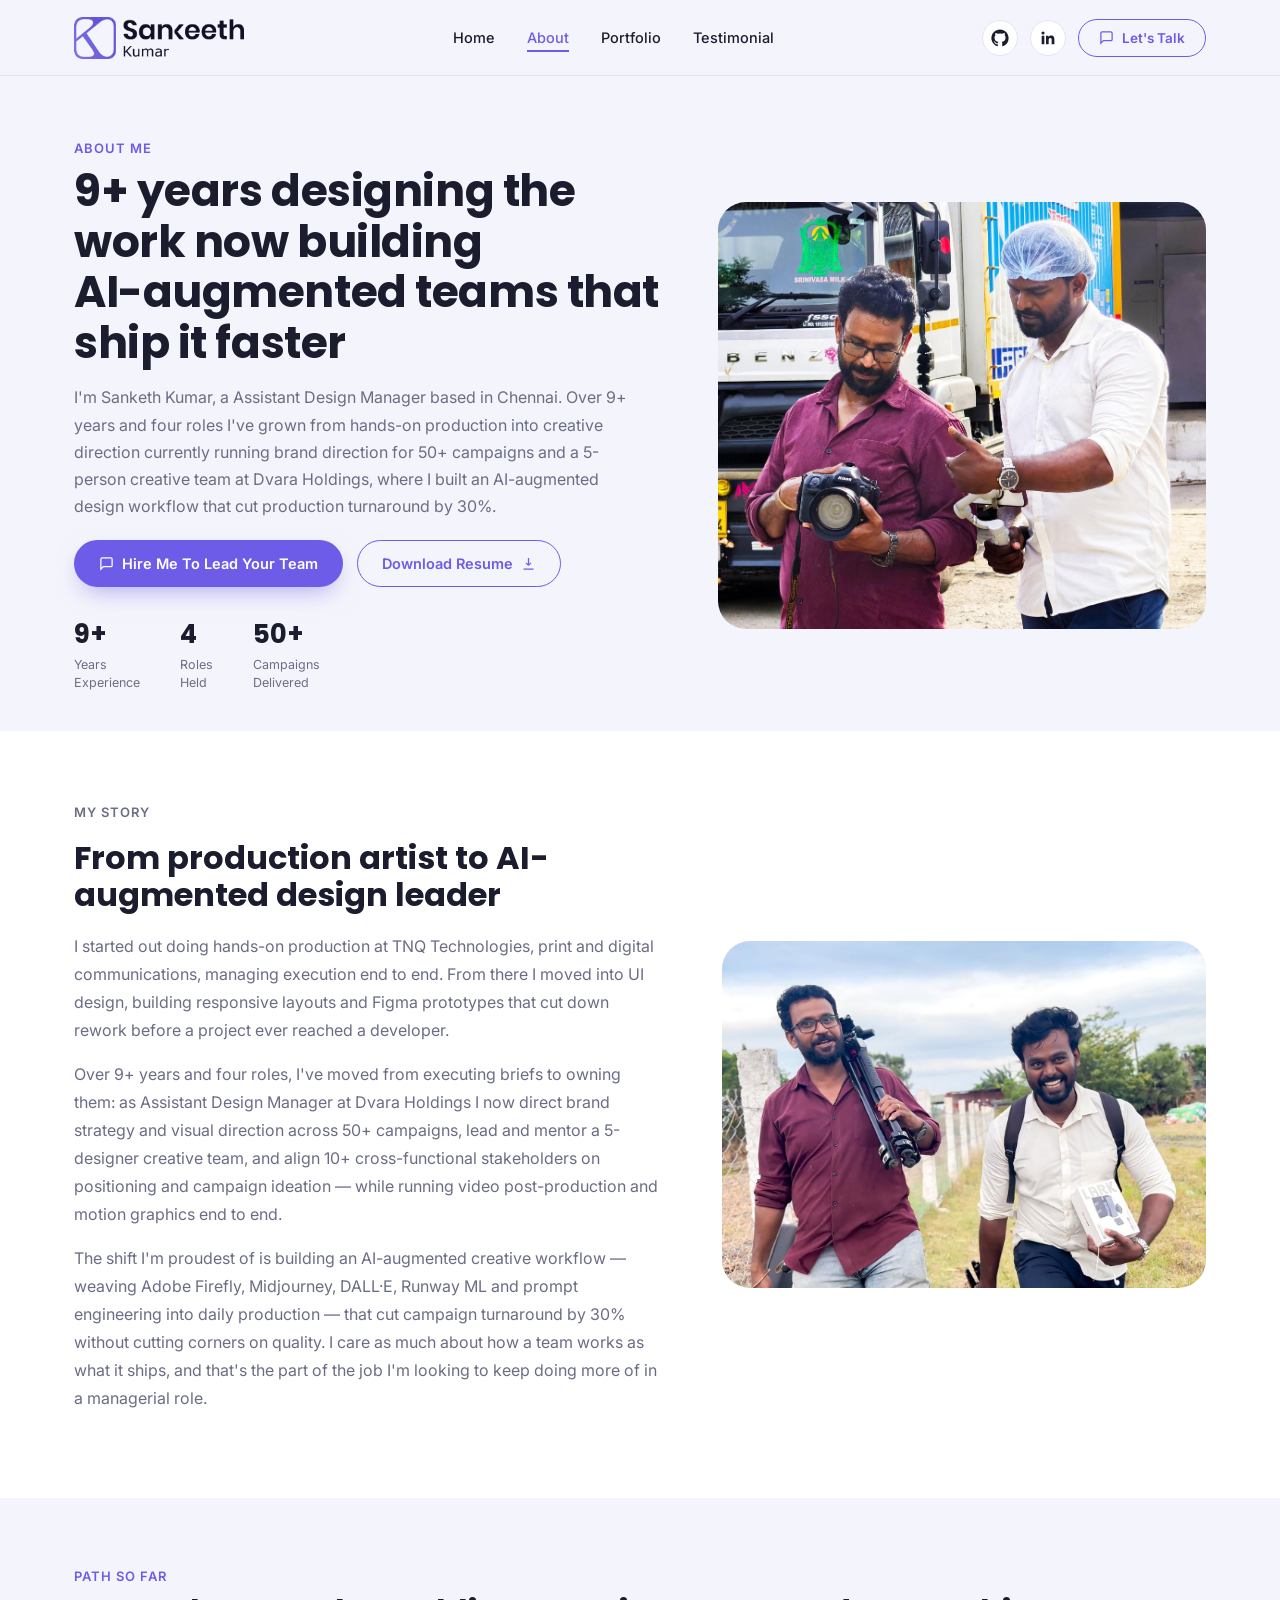
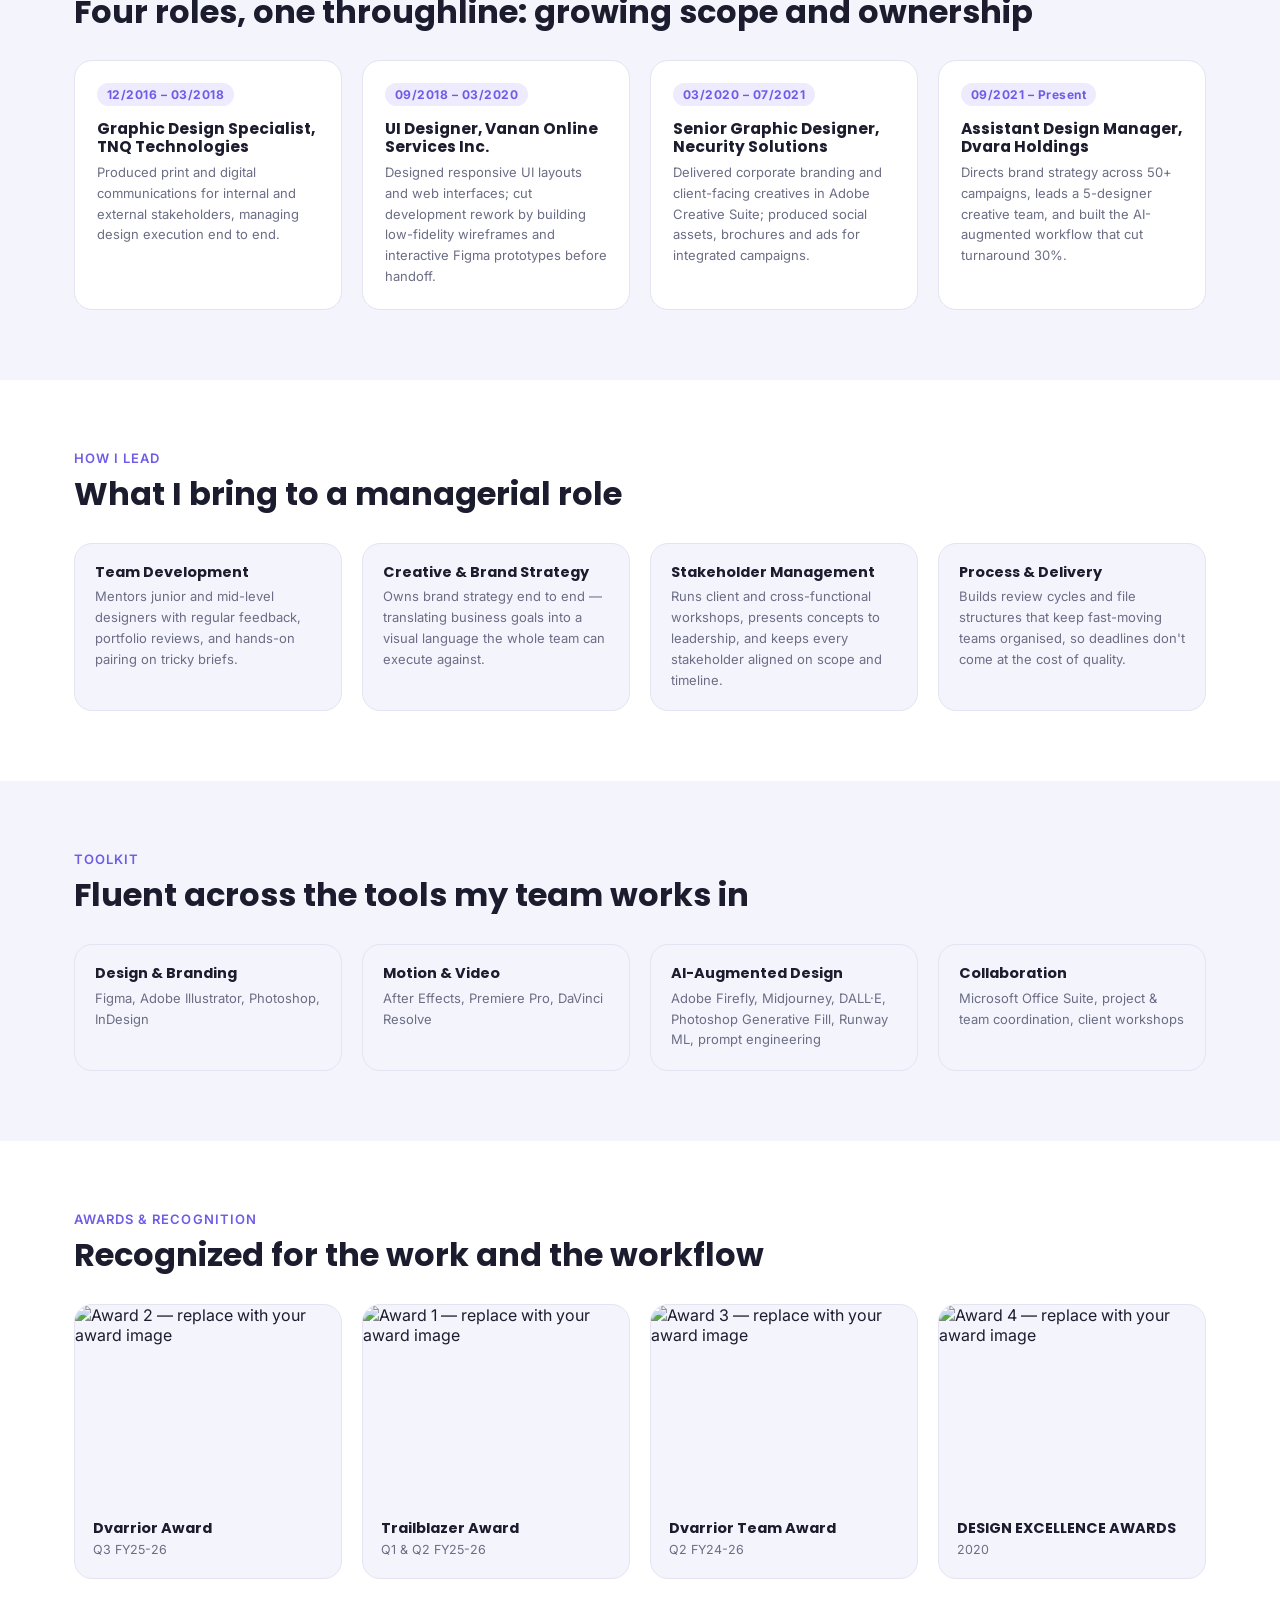
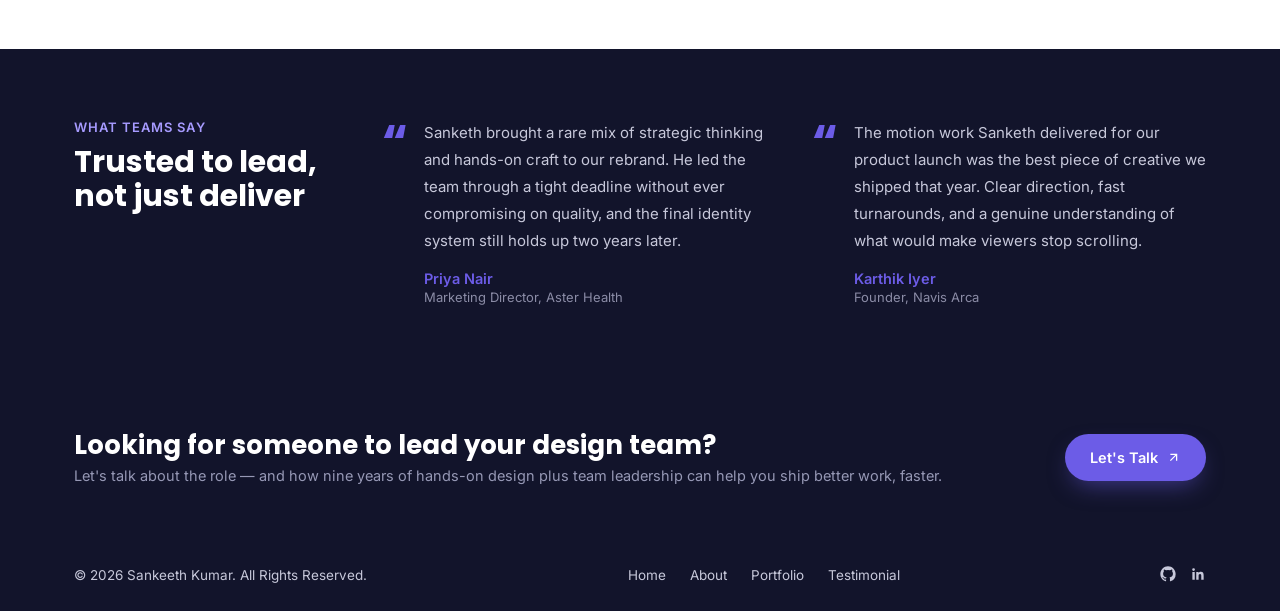
==== commit acd41557: "Update job title and enhance about section" ====
--- a/about.html
+++ b/about.html
@@ -55,8 +55,8 @@
     <div class="container about-hero-inner">
       <div>
         <p class="eyebrow">About Me</p>
-        <h1>9+ years designing the work — now building AI-augmented teams that ship it faster</h1>
-        <p class="page-hero-desc">I'm Sanketh Kumar, a Senior Visual Designer based in Chennai. Over 9+ years and four roles I've grown from hands-on production into creative direction — currently running brand direction for 50+ campaigns and a 5-person creative team at Dvara Holdings, where I built an AI-augmented design workflow that cut production turnaround by 30%.</p>
+        <h1>9+ years designing the work now building <br>AI-augmented teams that ship it faster</h1>
+        <p class="page-hero-desc">I'm Sanketh Kumar, a Assistant Design Manager based in Chennai. Over 9+ years and four roles I've grown from hands-on production into creative direction currently running brand direction for 50+ campaigns and a 5-person creative team at Dvara Holdings, where I built an AI-augmented design workflow that cut production turnaround by 30%.</p>
         <br>
         <div class="hero-actions">
           <a href="index.html#contact" class="btn btn-primary">
@@ -94,8 +94,8 @@
       <div class="about-story-copy">
         <p class="eyebrow">My Story</p>
         <h2>From production artist to AI-augmented design leader</h2>
-        <p>I started out doing hands-on production at TNQ Technologies — print and digital communications, managing execution end to end. From there I moved into UI design, building responsive layouts and Figma prototypes that cut down rework before a project ever reached a developer.</p>
-        <p>Over 9+ years and four roles, I've moved from executing briefs to owning them: as Senior Visual Designer at Dvara Holdings I now direct brand strategy and visual direction across 50+ campaigns, lead and mentor a 5-designer creative team, and align 10+ cross-functional stakeholders on positioning and campaign ideation — while running video post-production and motion graphics end to end.</p>
+        <p>I started out doing hands-on production at TNQ Technologies, print and digital communications, managing execution end to end. From there I moved into UI design, building responsive layouts and Figma prototypes that cut down rework before a project ever reached a developer.</p>
+        <p>Over 9+ years and four roles, I've moved from executing briefs to owning them: as Assistant Design Manager at Dvara Holdings I now direct brand strategy and visual direction across 50+ campaigns, lead and mentor a 5-designer creative team, and align 10+ cross-functional stakeholders on positioning and campaign ideation — while running video post-production and motion graphics end to end.</p>
         <p>The shift I'm proudest of is building an AI-augmented creative workflow — weaving Adobe Firefly, Midjourney, DALL·E, Runway ML and prompt engineering into daily production — that cut campaign turnaround by 30% without cutting corners on quality. I care as much about how a team works as what it ships, and that's the part of the job I'm looking to keep doing more of in a managerial role.</p>
       </div>
       <img class="about-story-photo" src="images/1756658880223.jpeg" alt="Sanketh working on a photo shoot">
@@ -133,7 +133,7 @@
         <li class="timeline-item">
           <span class="timeline-year">09/2021 – Present</span>
           <div>
-            <h3>Senior Visual Designer, Dvara Holdings</h3>
+            <h3>Assistant Design Manager, Dvara Holdings</h3>
             <p>Directs brand strategy across 50+ campaigns, leads a 5-designer creative team, and built the AI-augmented workflow that cut turnaround 30%.</p>
           </div>
         </li>
@@ -179,31 +179,32 @@
       <h2>Recognized for the work and the workflow</h2>
       <div class="awards-grid">
         <div class="award-card">
+          <img class="award-card-img" src="images/Awards/Award-2.jpg" alt="Award 2 — replace with your award image">
+          <div class="award-card-body">
+            <h3>Dvarrior Award</h3>
+            <p>Q3 FY25-26</p>
+          </div>
+        </div>
+        <div class="award-card">
           <img class="award-card-img" src="images/Awards/Award-1.jpg" alt="Award 1 — replace with your award image">
           <div class="award-card-body">
-            <h3>Award Title 1</h3>
-            <p>Issuing body &middot; Year</p>
-          </div>
-        </div>
-        <div class="award-card">
-          <img class="award-card-img" src="images/Awards/Award-2.jpg" alt="Award 2 — replace with your award image">
-          <div class="award-card-body">
-            <h3>Award Title 2</h3>
-            <p>Issuing body &middot; Year</p>
-          </div>
-        </div>
+            <h3>Trailblazer Award</h3>
+            <p>Q1 & Q2 FY25-26</p>
+          </div>
+        </div>
+      
         <div class="award-card">
           <img class="award-card-img" src="images/Awards/Award-3.jpg" alt="Award 3 — replace with your award image">
           <div class="award-card-body">
-            <h3>Award Title 3</h3>
-            <p>Issuing body &middot; Year</p>
+            <h3>Dvarrior Team Award</h3>
+            <p>Q2 FY24-26</p>
           </div>
         </div>
         <div class="award-card">
           <img class="award-card-img" src="images/Awards/Award-4.jpg" alt="Award 4 — replace with your award image">
           <div class="award-card-body">
-            <h3>Award Title 4</h3>
-            <p>Issuing body &middot; Year</p>
+            <h3>DESIGN EXCELLENCE AWARDS</h3>
+            <p>2020</p>
           </div>
         </div>
       </div>
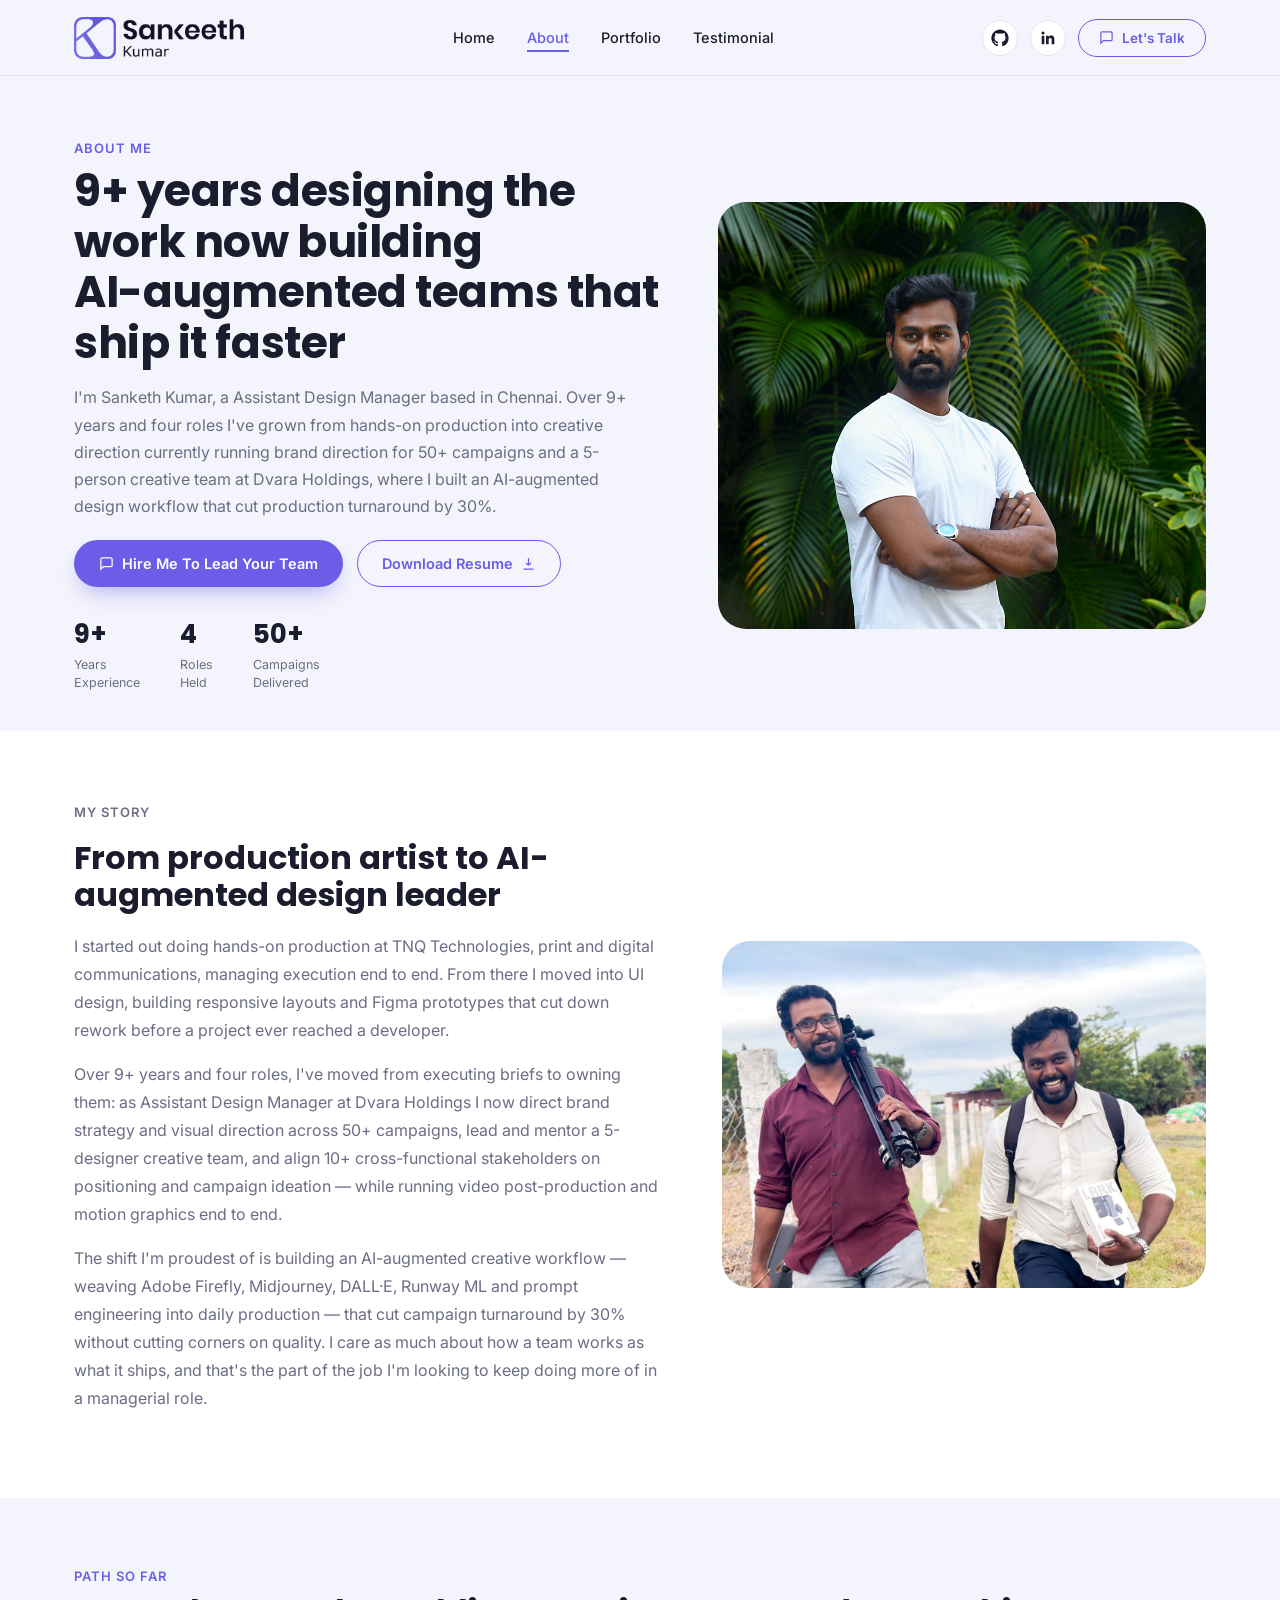
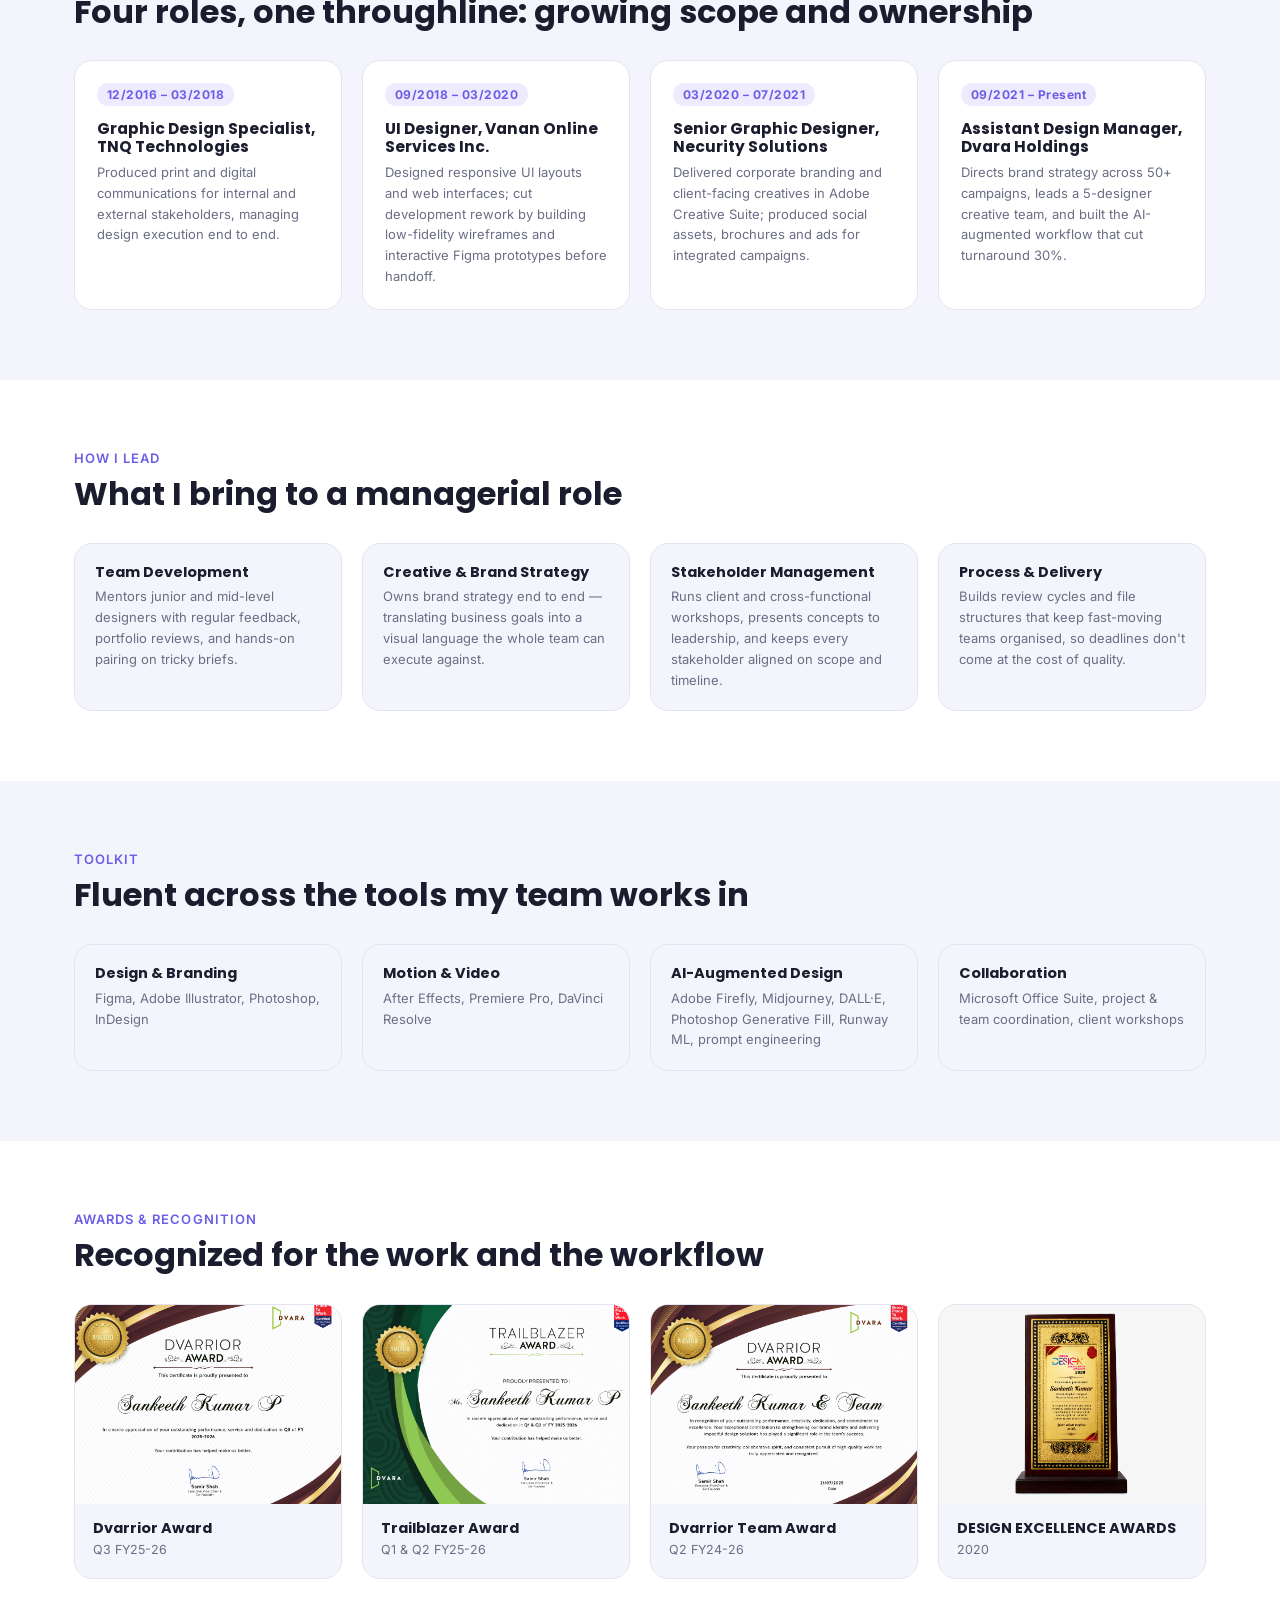
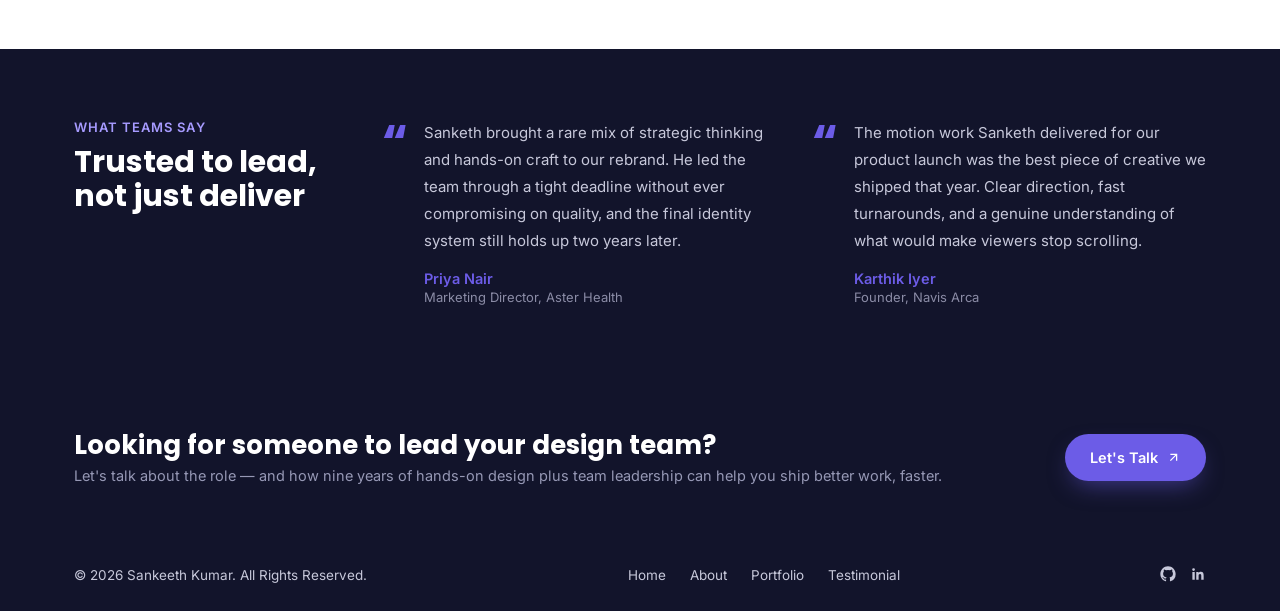
==== commit 80896547: "Update hero photo in about.html" ====
--- a/about.html
+++ b/about.html
@@ -84,7 +84,7 @@
           </div>
         </div>
       </div>
-      <img class="about-hero-photo" src="images/17566588839501.jpg" alt="Portrait of Sanketh Kumar">
+      <img class="about-hero-photo" src="images/Sk-1.jpg" alt="Portrait of Sanketh Kumar">
     </div>
   </section>
 
